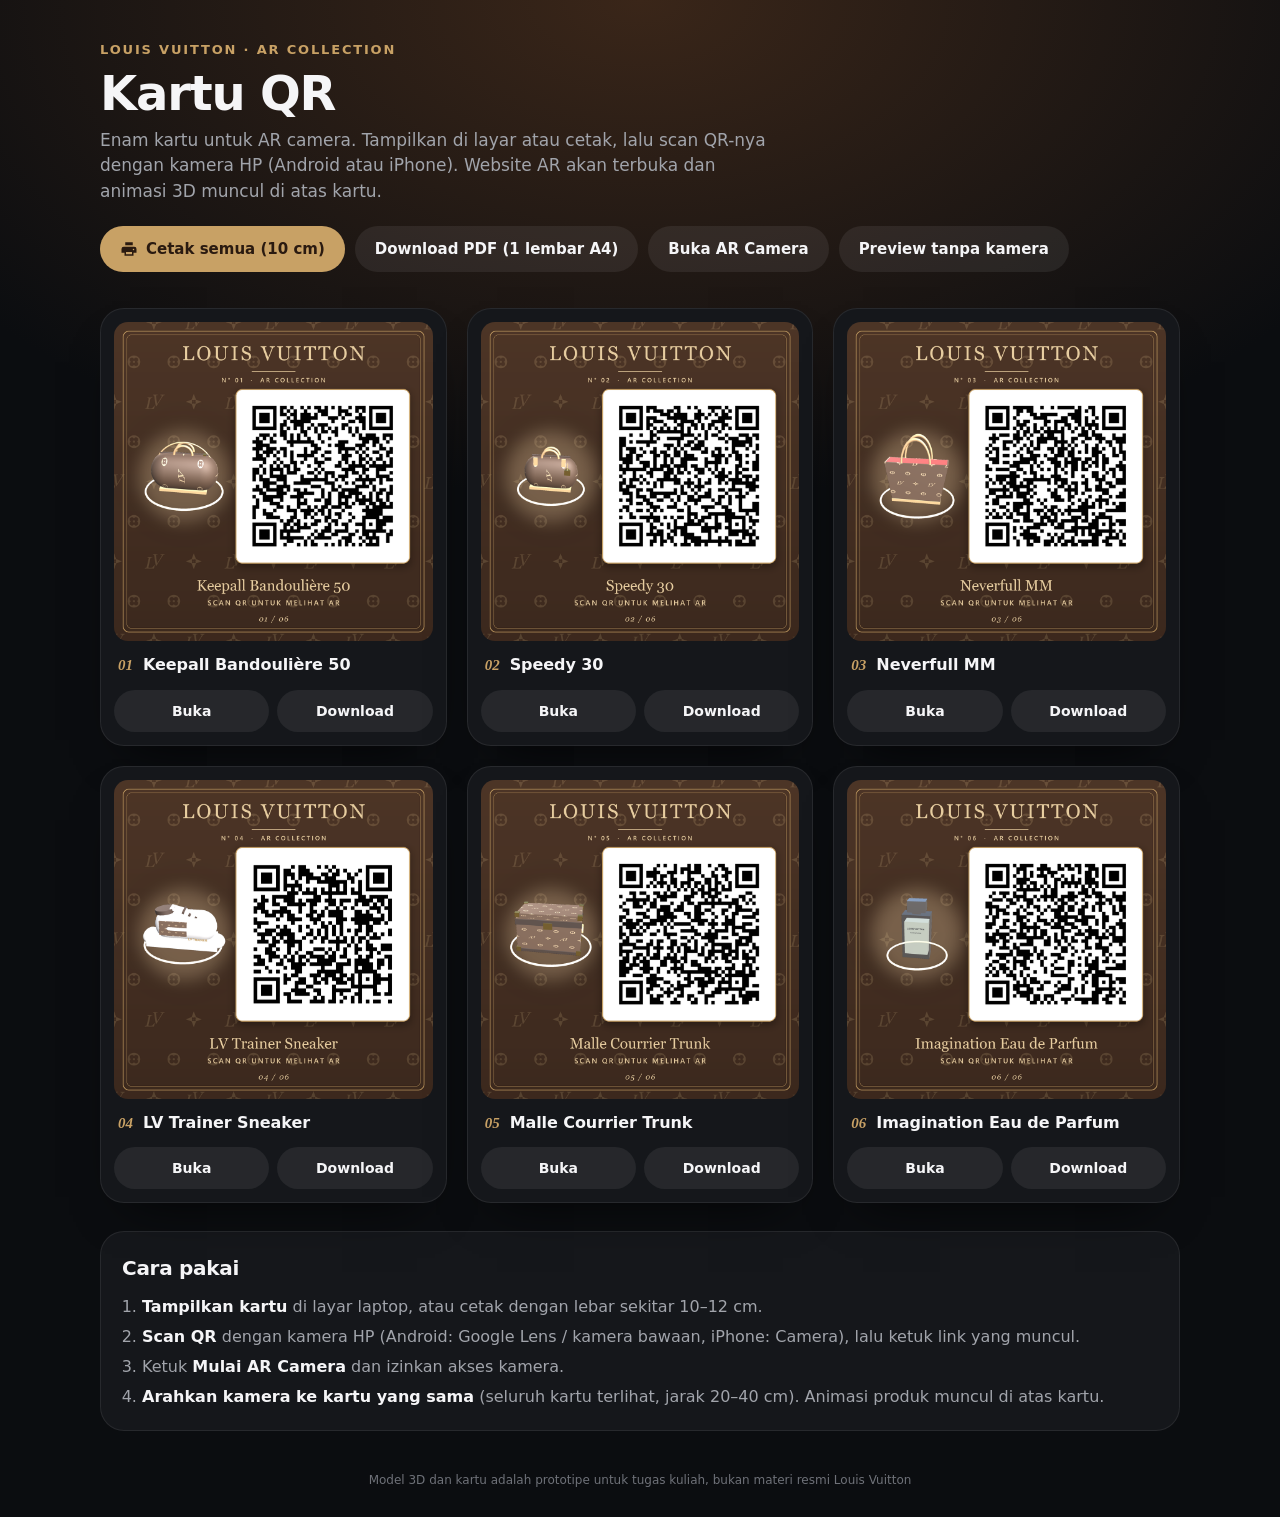
==== cards/index.html @ c5eabe1c "Louis Vuitton AR Camera: 6 produk, WebAR MindAR + three.js" ====
<!doctype html>
<html lang="id">
<head>
  <meta charset="utf-8">
  <meta name="viewport" content="width=device-width, initial-scale=1, viewport-fit=cover">
  <meta name="theme-color" content="#0b0d10">
  <title>Kartu QR · Louis Vuitton AR</title>
  <style>
    :root {
      --bg: #0b0d10;
      --surface: #15171b;
      --hairline: rgba(255, 255, 255, 0.08);
      --text: #f5f5f7;
      --text-2: #a1a4ab;
      --tiffany: #c8a165;
      --ink: #2a1a10;
    }
    * { box-sizing: border-box; }
    body {
      margin: 0;
      min-height: 100dvh;
      background: radial-gradient(120% 60% at 50% 0%, #3a2619 0%, var(--bg) 55%);
      color: var(--text);
      font: 100%/1.5 -apple-system, BlinkMacSystemFont, "SF Pro Text", system-ui, "Segoe UI", Roboto, sans-serif;
      -webkit-font-smoothing: antialiased;
    }
    header, main, footer { max-width: 1120px; margin: 0 auto; padding: 0 20px; }
    header { padding-top: calc(40px + env(safe-area-inset-top)); padding-bottom: 8px; }
    .eyebrow { margin: 0 0 8px; font-size: 0.8125rem; font-weight: 700; letter-spacing: 0.14em; color: var(--tiffany); }
    h1 { margin: 0 0 10px; font-size: clamp(2rem, 5vw, 3rem); line-height: 1.05; letter-spacing: -0.025em; }
    .lead { margin: 0; max-width: 62ch; color: var(--text-2); font-size: 1.0625rem; }
    .actions { display: flex; flex-wrap: wrap; gap: 10px; margin-top: 22px; }
    .btn {
      display: inline-flex; align-items: center; gap: 8px;
      min-height: 46px; padding: 0 20px;
      border: 0; border-radius: 999px;
      font-family: inherit; font-size: 0.9375rem; font-weight: 600; line-height: 1;
      text-decoration: none; cursor: pointer;
      transition: transform 100ms ease-out, background 200ms ease;
    }
    .btn:active { transform: scale(0.97); }
    .btn-primary { background: var(--tiffany); color: var(--ink); }
    .btn-ghost { background: rgba(255, 255, 255, 0.07); color: var(--text); }
    .btn-ghost:hover { background: rgba(255, 255, 255, 0.13); }
    .btn svg { width: 18px; height: 18px; fill: currentColor; }

    main { padding-top: 28px; padding-bottom: 40px; }
    .grid { display: grid; grid-template-columns: repeat(auto-fill, minmax(300px, 1fr)); gap: 20px; }
    .card {
      display: grid; gap: 14px; padding: 14px;
      border-radius: 24px; background: var(--surface);
      box-shadow: inset 0 0 0 1px var(--hairline), 0 24px 50px -30px rgba(0, 0, 0, 0.9);
    }
    .card img {
      width: 100%; aspect-ratio: 1; display: block;
      border-radius: 14px; background: #1b2b2a;
      cursor: zoom-in;
      transition: transform 250ms cubic-bezier(0.25, 1, 0.5, 1);
    }
    .card img:hover { transform: scale(1.015); }
    .meta { display: flex; align-items: baseline; gap: 10px; padding: 0 4px; }
    .num { font: italic 600 0.9375rem/1 Georgia, serif; color: var(--tiffany); }
    .name { margin: 0; font-size: 1rem; font-weight: 600; letter-spacing: -0.005em; line-height: 1.3; }
    .row { display: flex; gap: 8px; }
    .row .btn { flex: 1; justify-content: center; min-height: 42px; font-size: 0.875rem; }

    .how {
      margin-top: 28px; padding: 22px; border-radius: 24px;
      background: var(--surface); box-shadow: inset 0 0 0 1px var(--hairline);
    }
    .how h2 { margin: 0 0 12px; font-size: 1.25rem; letter-spacing: -0.015em; }
    .how ol { margin: 0; padding-left: 20px; color: var(--text-2); display: grid; gap: 6px; }
    .how strong { color: var(--text); }
    footer { padding-bottom: calc(28px + env(safe-area-inset-bottom)); color: #6e7178; font-size: 0.75rem; text-align: center; }

    /* Tampilan besar saat kartu diketuk */
    dialog {
      max-width: min(92vw, 720px); padding: 0; border: 0; border-radius: 22px;
      background: transparent; overflow: visible;
    }
    dialog::backdrop { background: rgba(5, 6, 8, 0.78); backdrop-filter: blur(10px); -webkit-backdrop-filter: blur(10px); }
    dialog img { width: 100%; display: block; border-radius: 22px; }
    dialog button { position: absolute; top: -14px; right: -14px; width: 40px; height: 40px; border-radius: 50%; border: 0; background: #fff; font-size: 20px; cursor: pointer; }

    @media (prefers-reduced-motion: reduce) { * { transition: none !important; } }

    /* Cetak: 2 kartu per halaman A4, masing-masing 10 cm */
    .print-sheet { display: none; }
    @media print {
      @page { size: A4; margin: 15mm; }
      body { background: #fff; }
      header, main, footer, dialog { display: none !important; }
      .print-sheet { display: grid; grid-template-columns: 100mm; justify-content: center; gap: 18mm; }
      .print-sheet figure { margin: 0; break-inside: avoid; text-align: center; font: 10pt Georgia, serif; color: #333; }
      .print-sheet img { width: 100mm; height: 100mm; display: block; }
      .print-sheet figure:nth-child(2n) { break-after: page; }
    }
  </style>
</head>
<body>
  <header>
    <p class="eyebrow">LOUIS VUITTON · AR COLLECTION</p>
    <h1>Kartu QR</h1>
    <p class="lead">Enam kartu untuk AR camera. Tampilkan di layar atau cetak, lalu scan QR-nya dengan kamera HP (Android atau iPhone). Website AR akan terbuka dan animasi 3D muncul di atas kartu.</p>
    <div class="actions">
      <button class="btn btn-primary" type="button" onclick="print()">
        <svg viewBox="0 0 24 24" aria-hidden="true"><path d="M7 3h10v4H7V3Zm-2 6h14a3 3 0 0 1 3 3v5h-4v4H6v-4H2v-5a3 3 0 0 1 3-3Zm3 7v3h8v-3H8Zm10-4.5a1 1 0 1 0 0 2 1 1 0 0 0 0-2Z"/></svg>
        Cetak semua (10 cm)
      </button>
      <a class="btn btn-ghost" href="Kartu-QR-LouisVuitton-A4.pdf" download>Download PDF (1 lembar A4)</a>
      <a class="btn btn-ghost" href="../">Buka AR Camera</a>
      <a class="btn btn-ghost" href="../?preview=1">Preview tanpa kamera</a>
    </div>
  </header>

  <main>
    <section class="grid" id="grid" aria-label="Daftar kartu QR"></section>

    <section class="how">
      <h2>Cara pakai</h2>
      <ol>
        <li><strong>Tampilkan kartu</strong> di layar laptop, atau cetak dengan lebar sekitar 10–12 cm.</li>
        <li><strong>Scan QR</strong> dengan kamera HP (Android: Google Lens / kamera bawaan, iPhone: Camera), lalu ketuk link yang muncul.</li>
        <li>Ketuk <strong>Mulai AR Camera</strong> dan izinkan akses kamera.</li>
        <li><strong>Arahkan kamera ke kartu yang sama</strong> (seluruh kartu terlihat, jarak 20–40 cm). Animasi produk muncul di atas kartu.</li>
      </ol>
    </section>
  </main>

  <div class="print-sheet" id="printSheet"></div>

  <dialog id="zoom">
    <button type="button" aria-label="Tutup" onclick="this.closest('dialog').close()">✕</button>
    <img alt="">
  </dialog>

  <footer>Model 3D dan kartu adalah prototipe untuk tugas kuliah, bukan materi resmi Louis Vuitton</footer>

  <script>
    const CARDS = [
      ['lv-keepall-50', 'Keepall Bandoulière 50'],
      ['lv-speedy-30', 'Speedy 30'],
      ['lv-neverfull-mm', 'Neverfull MM'],
      ['lv-trainer', 'LV Trainer Sneaker'],
      ['lv-malle-courrier', 'Malle Courrier Trunk'],
      ['lv-imagination', 'Imagination Eau de Parfum'],
    ];
    const grid = document.getElementById('grid');
    const sheet = document.getElementById('printSheet');
    const zoom = document.getElementById('zoom');

    CARDS.forEach(([id, name], i) => {
      const file = `Card_${id}.png`;
      const num = String(i + 1).padStart(2, '0');
      const card = document.createElement('article');
      card.className = 'card';
      card.innerHTML = `
        <img src="${file}" alt="Kartu QR ${name}" loading="lazy">
        <div class="meta"><span class="num">${num}</span><p class="name">${name}</p></div>
        <div class="row">
          <a class="btn btn-ghost" href="${file}" target="_blank" rel="noopener">Buka</a>
          <a class="btn btn-ghost" href="${file}" download="${file}">Download</a>
        </div>`;
      card.querySelector('img').addEventListener('click', () => {
        zoom.querySelector('img').src = file;
        zoom.querySelector('img').alt = `Kartu QR ${name}`;
        zoom.showModal();
      });
      grid.appendChild(card);

      const fig = document.createElement('figure');
      fig.innerHTML = `<img src="${file}" alt=""><figcaption>${num} · ${name}</figcaption>`;
      sheet.appendChild(fig);
    });

    zoom.addEventListener('click', (e) => { if (e.target === zoom) zoom.close(); });
  </script>
</body>
</html>
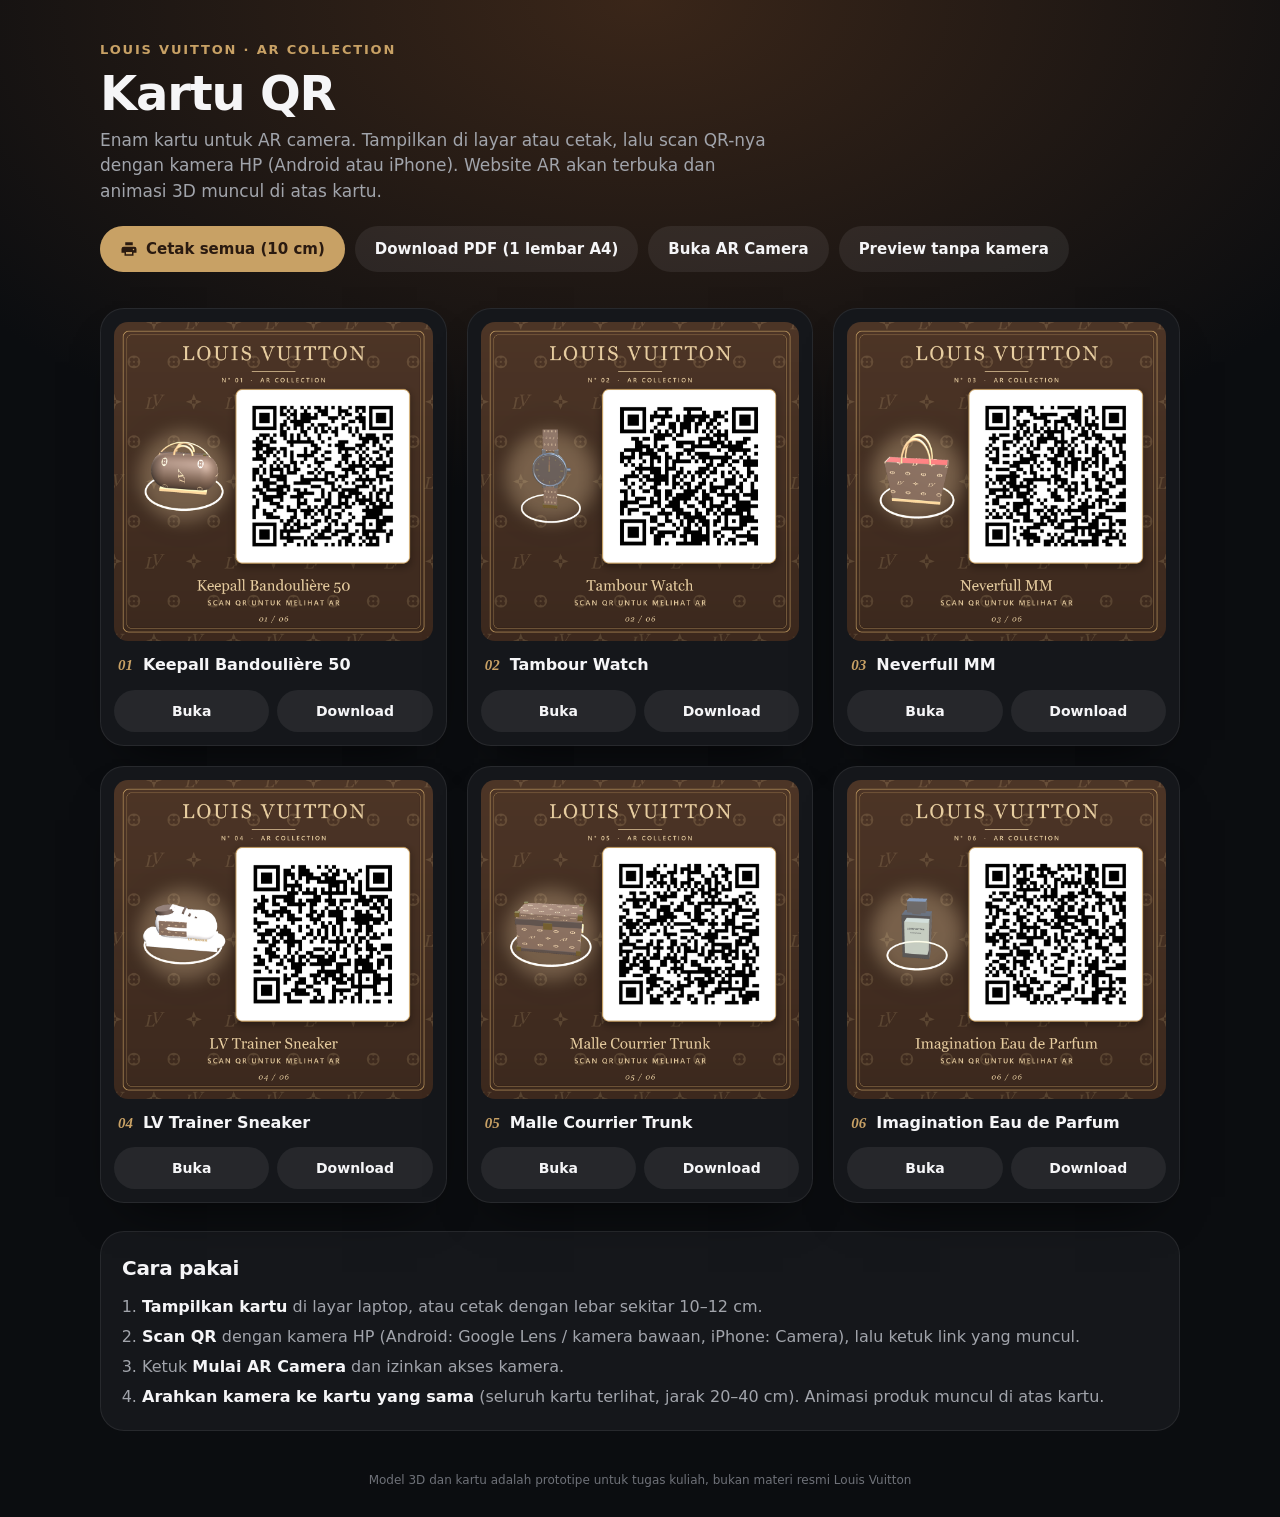
==== commit d558db2c: "Ganti Speedy 30 dengan Tambour Watch; hanya 1 produk tampil dalam satu waktu" ====
--- a/cards/index.html
+++ b/cards/index.html
@@ -139,7 +139,7 @@
   <script>
     const CARDS = [
       ['lv-keepall-50', 'Keepall Bandoulière 50'],
-      ['lv-speedy-30', 'Speedy 30'],
+      ['lv-tambour', 'Tambour Watch'],
       ['lv-neverfull-mm', 'Neverfull MM'],
       ['lv-trainer', 'LV Trainer Sneaker'],
       ['lv-malle-courrier', 'Malle Courrier Trunk'],
